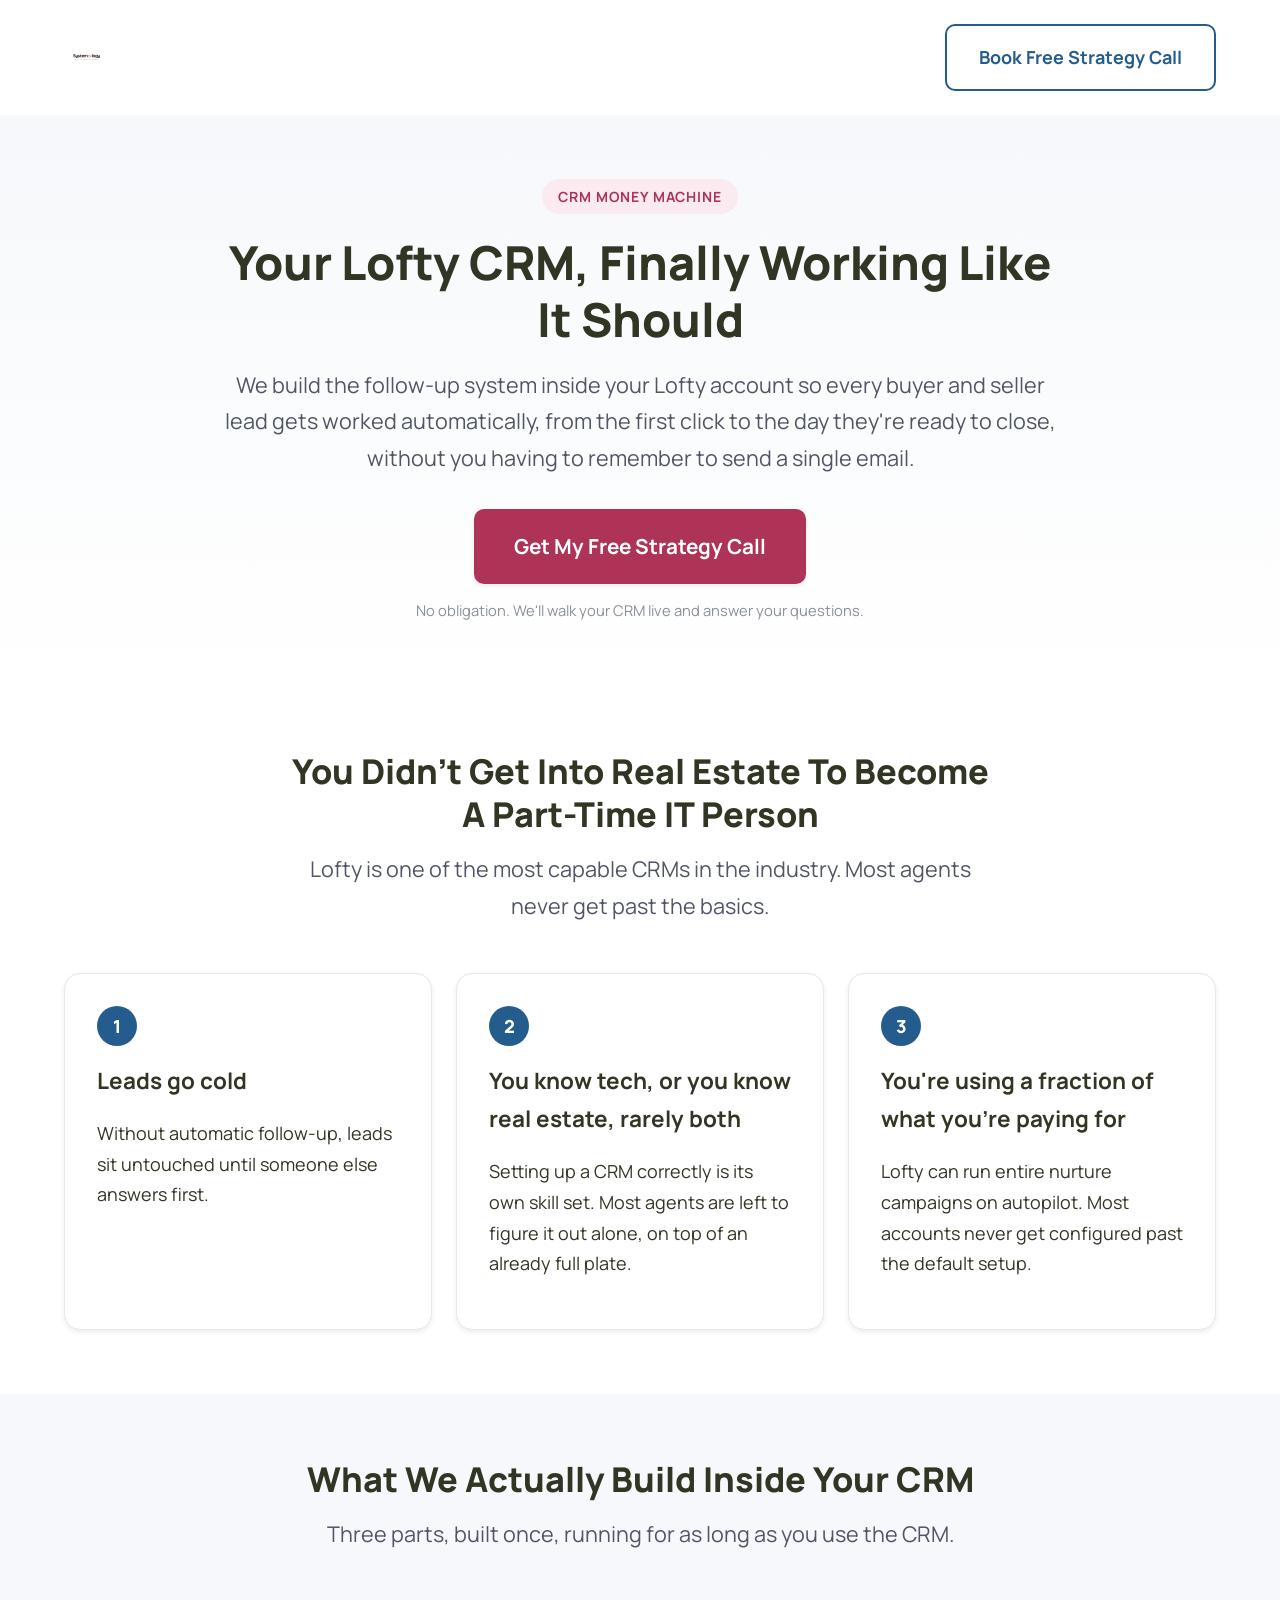
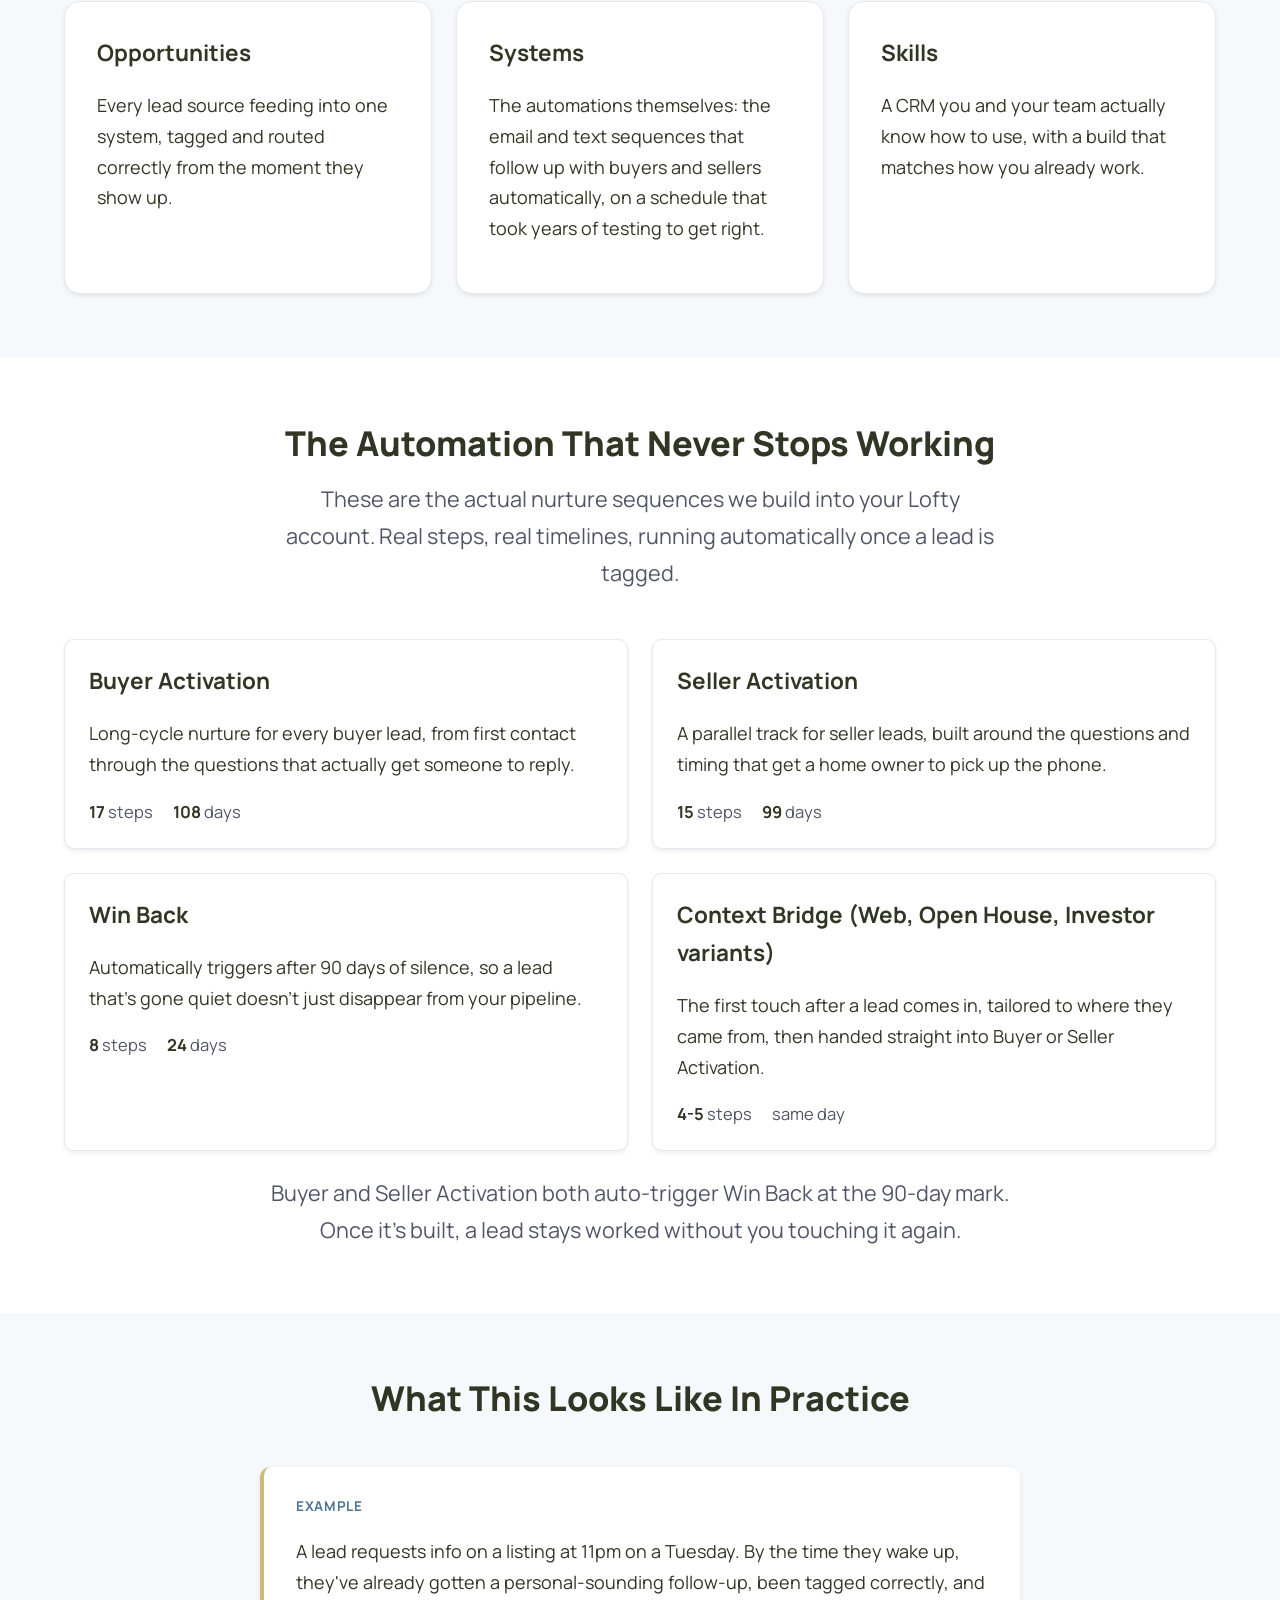
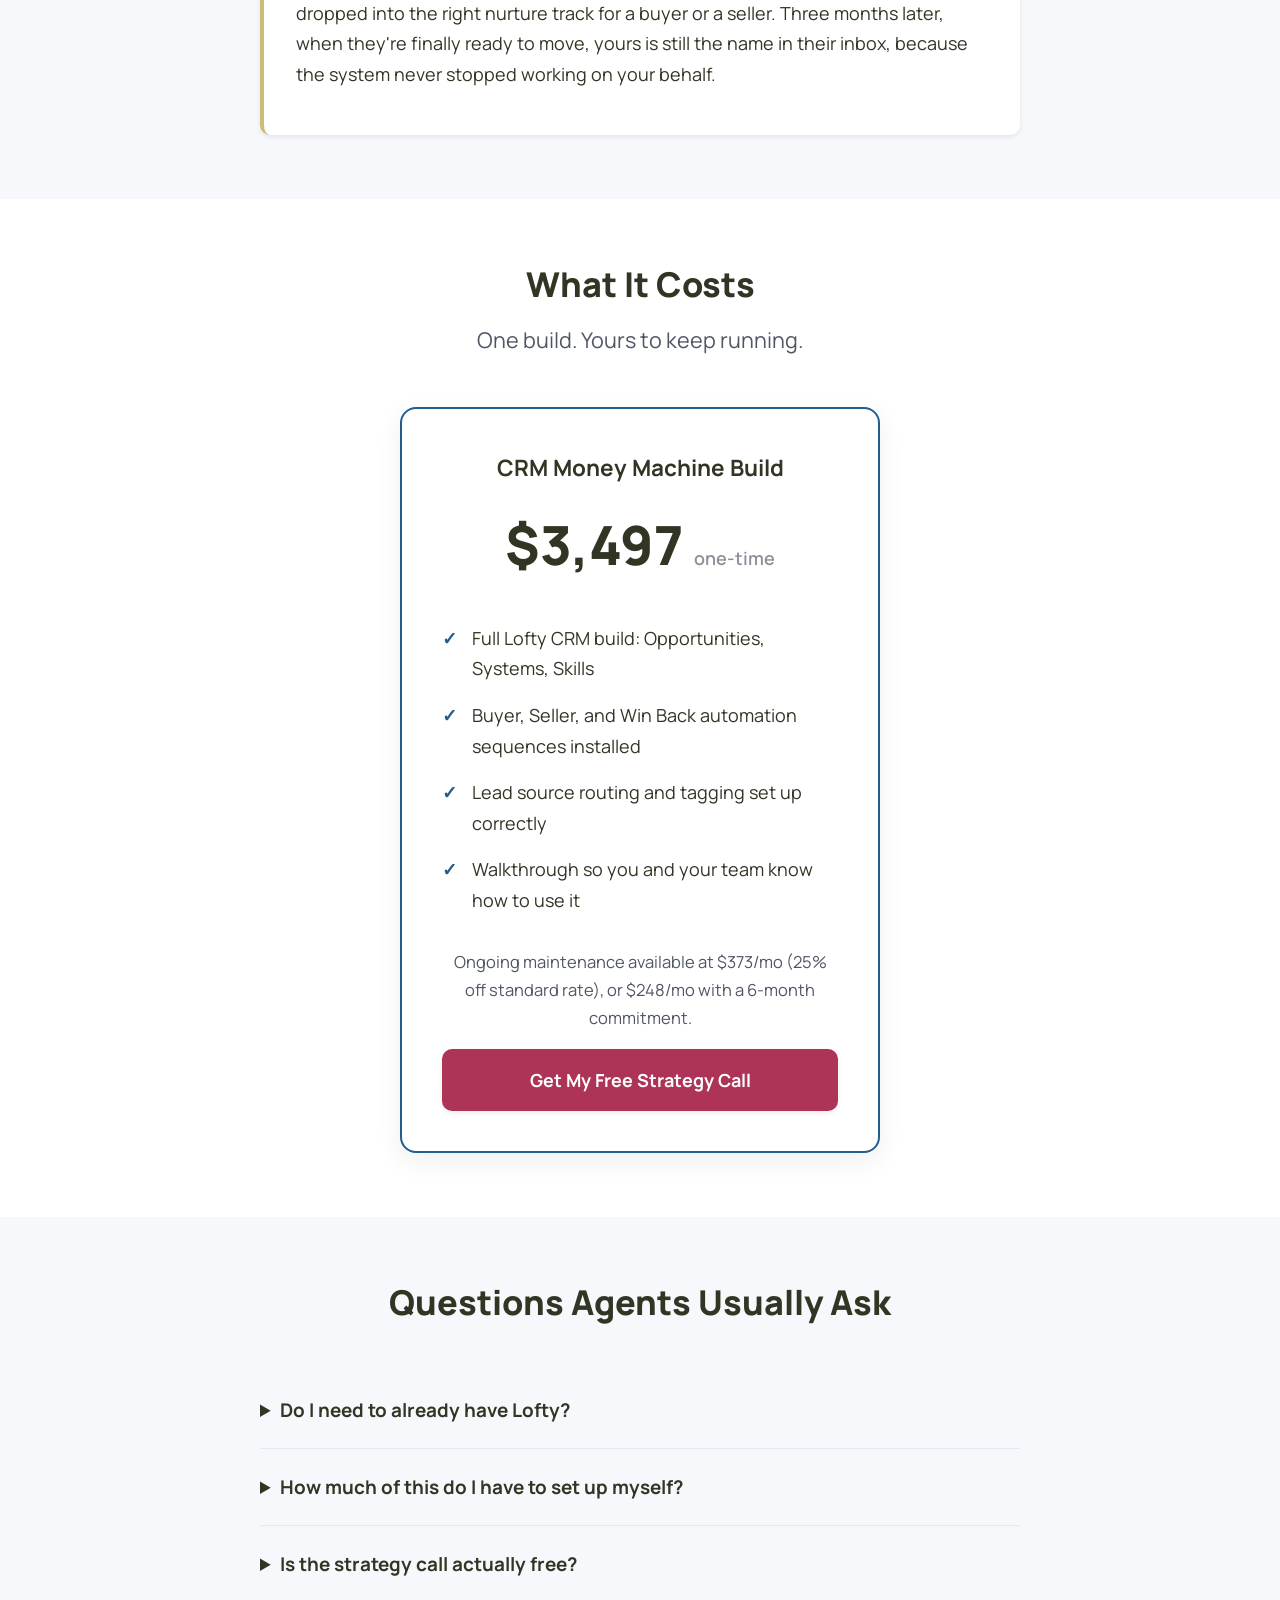
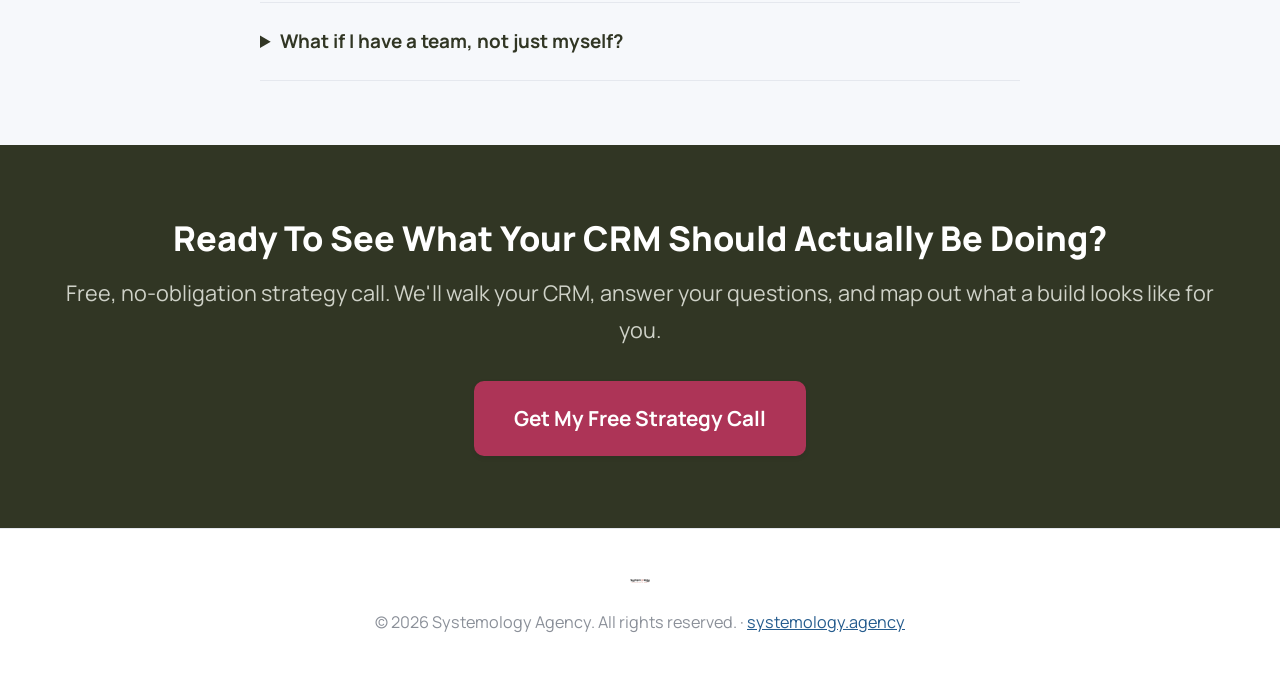
==== program.html @ e64d55ed "CRMMM funnel v1: optin page + program details page" ====
<!doctype html>
<html lang="en">
<head>
<meta charset="utf-8">
<meta name="viewport" content="width=device-width, initial-scale=1">
<title>CRM Money Machine | The Done-For-You Lofty Build for Real Estate Agents</title>
<meta name="description" content="A done-for-you system that turns your Lofty CRM into an automatic follow-up machine for every buyer and seller lead, built and set up for you. Book a free strategy call.">
<link rel="icon" type="image/x-icon" href="/favicon.ico">
<link rel="icon" type="image/png" sizes="32x32" href="/favicon-32x32.png">
<link rel="icon" type="image/png" sizes="16x16" href="/favicon-16x16.png">
<link rel="apple-touch-icon" href="/apple-touch-icon.png">
<link rel="manifest" href="/site.webmanifest">
<meta name="theme-color" content="#255c8e">
<link rel="stylesheet" href="/assets/style.css">
</head>
<body>

<header class="site-header">
  <div class="wrap">
    <div class="logo"><img src="/assets/systemology-logo-main.svg" alt="Systemology Agency"></div>
    <a class="btn btn-outline" href="https://bit.ly/47Qmnhn" target="_blank" rel="noopener noreferrer">Book Free Strategy Call</a>
  </div>
</header>

<section class="hero">
  <div class="wrap hero-inner">
    <span class="eyebrow">CRM Money Machine</span>
    <h1>Your Lofty CRM, Finally Working Like It Should</h1>
    <p class="subhead">We build the follow-up system inside your Lofty account so every buyer and seller lead gets worked automatically, from the first click to the day they're ready to close, without you having to remember to send a single email.</p>
    <a class="btn btn-primary btn-lg" href="https://bit.ly/47Qmnhn" target="_blank" rel="noopener noreferrer">Get My Free Strategy Call</a>
    <p class="form-note">No obligation. We'll walk your CRM live and answer your questions.</p>
  </div>
</section>

<section class="section">
  <div class="wrap">
    <div class="section-head">
      <h2>You Didn't Get Into Real Estate To Become A Part-Time IT Person</h2>
      <p class="subhead">Lofty is one of the most capable CRMs in the industry. Most agents never get past the basics.</p>
    </div>
    <div class="grid grid-3">
      <div class="card">
        <div class="num">1</div>
        <h3>Leads go cold</h3>
        <p>Without automatic follow-up, leads sit untouched until someone else answers first.</p>
      </div>
      <div class="card">
        <div class="num">2</div>
        <h3>You know tech, or you know real estate, rarely both</h3>
        <p>Setting up a CRM correctly is its own skill set. Most agents are left to figure it out alone, on top of an already full plate.</p>
      </div>
      <div class="card">
        <div class="num">3</div>
        <h3>You're using a fraction of what you're paying for</h3>
        <p>Lofty can run entire nurture campaigns on autopilot. Most accounts never get configured past the default setup.</p>
      </div>
    </div>
  </div>
</section>

<section class="section section-alt">
  <div class="wrap">
    <div class="section-head">
      <h2>What We Actually Build Inside Your CRM</h2>
      <p class="subhead">Three parts, built once, running for as long as you use the CRM.</p>
    </div>
    <div class="grid grid-3">
      <div class="card">
        <h3>Opportunities</h3>
        <p>Every lead source feeding into one system, tagged and routed correctly from the moment they show up.</p>
      </div>
      <div class="card">
        <h3>Systems</h3>
        <p>The automations themselves: the email and text sequences that follow up with buyers and sellers automatically, on a schedule that took years of testing to get right.</p>
      </div>
      <div class="card">
        <h3>Skills</h3>
        <p>A CRM you and your team actually know how to use, with a build that matches how you already work.</p>
      </div>
    </div>
  </div>
</section>

<section class="section">
  <div class="wrap">
    <div class="section-head">
      <h2>The Automation That Never Stops Working</h2>
      <p class="subhead">These are the actual nurture sequences we build into your Lofty account. Real steps, real timelines, running automatically once a lead is tagged.</p>
    </div>
    <div class="grid grid-2" style="margin-bottom:24px;">
      <div class="plan-card">
        <h3>Buyer Activation</h3>
        <p>Long-cycle nurture for every buyer lead, from first contact through the questions that actually get someone to reply.</p>
        <div class="plan-meta"><span><strong>17</strong> steps</span><span><strong>108</strong> days</span></div>
      </div>
      <div class="plan-card">
        <h3>Seller Activation</h3>
        <p>A parallel track for seller leads, built around the questions and timing that get a home owner to pick up the phone.</p>
        <div class="plan-meta"><span><strong>15</strong> steps</span><span><strong>99</strong> days</span></div>
      </div>
      <div class="plan-card">
        <h3>Win Back</h3>
        <p>Automatically triggers after 90 days of silence, so a lead that's gone quiet doesn't just disappear from your pipeline.</p>
        <div class="plan-meta"><span><strong>8</strong> steps</span><span><strong>24</strong> days</span></div>
      </div>
      <div class="plan-card">
        <h3>Context Bridge (Web, Open House, Investor variants)</h3>
        <p>The first touch after a lead comes in, tailored to where they came from, then handed straight into Buyer or Seller Activation.</p>
        <div class="plan-meta"><span><strong>4-5</strong> steps</span><span>same day</span></div>
      </div>
    </div>
    <p class="subhead" style="max-width:760px; margin:0 auto; text-align:center;">Buyer and Seller Activation both auto-trigger Win Back at the 90-day mark. Once it's built, a lead stays worked without you touching it again.</p>
  </div>
</section>

<section class="section section-alt">
  <div class="wrap">
    <div class="section-head">
      <h2>What This Looks Like In Practice</h2>
    </div>
    <div class="callout" style="max-width:760px; margin:0 auto;">
      <span class="tag">Example</span>
      <p>A lead requests info on a listing at 11pm on a Tuesday. By the time they wake up, they've already gotten a personal-sounding follow-up, been tagged correctly, and dropped into the right nurture track for a buyer or a seller. Three months later, when they're finally ready to move, yours is still the name in their inbox, because the system never stopped working on your behalf.</p>
    </div>
  </div>
</section>

<section class="section" id="pricing">
  <div class="wrap">
    <div class="section-head">
      <h2>What It Costs</h2>
      <p class="subhead">One build. Yours to keep running.</p>
    </div>
    <div class="price-card">
      <h3>CRM Money Machine Build</h3>
      <div class="price">$3,497 <small>one-time</small></div>
      <ul>
        <li>Full Lofty CRM build: Opportunities, Systems, Skills</li>
        <li>Buyer, Seller, and Win Back automation sequences installed</li>
        <li>Lead source routing and tagging set up correctly</li>
        <li>Walkthrough so you and your team know how to use it</li>
      </ul>
      <p style="font-size:.92rem; color:var(--text-secondary);">Ongoing maintenance available at $373/mo (25% off standard rate), or $248/mo with a 6-month commitment.</p>
      <a class="btn btn-primary btn-block" href="https://bit.ly/47Qmnhn" target="_blank" rel="noopener noreferrer">Get My Free Strategy Call</a>
    </div>
  </div>
</section>

<section class="section section-alt">
  <div class="wrap">
    <div class="section-head">
      <h2>Questions Agents Usually Ask</h2>
    </div>
    <div style="max-width:760px; margin:0 auto;">
      <details class="faq-item">
        <summary>Do I need to already have Lofty?</summary>
        <p>Yes, this build is done inside an existing Lofty CRM account. We'll cover the details on the strategy call if you're not on Lofty yet.</p>
      </details>
      <details class="faq-item">
        <summary>How much of this do I have to set up myself?</summary>
        <p>The build itself is done for you. On the call, we'll walk through what we need from you and how much time it actually takes on your end.</p>
      </details>
      <details class="faq-item">
        <summary>Is the strategy call actually free?</summary>
        <p>Yes. No obligation. We walk your current CRM, show you what's missing, and answer your questions. If it's a fit, we talk about next steps. If not, you walk away with a clearer picture of your own CRM either way.</p>
      </details>
      <details class="faq-item">
        <summary>What if I have a team, not just myself?</summary>
        <p>The build works for solo agents and teams. Team pricing is covered on the strategy call once we know your team size.</p>
      </details>
    </div>
  </div>
</section>

<section class="cta-band">
  <div class="wrap">
    <h2>Ready To See What Your CRM Should Actually Be Doing?</h2>
    <p class="subhead">Free, no-obligation strategy call. We'll walk your CRM, answer your questions, and map out what a build looks like for you.</p>
    <a class="btn btn-primary btn-lg" href="https://bit.ly/47Qmnhn" target="_blank" rel="noopener noreferrer">Get My Free Strategy Call</a>
  </div>
</section>

<footer class="site-footer">
  <div class="wrap">
    <img src="/assets/systemology-logo-main.svg" alt="Systemology Agency">
    <p>&copy; 2026 Systemology Agency. All rights reserved. &middot; <a href="https://systemology.agency" target="_blank" rel="noopener noreferrer">systemology.agency</a></p>
  </div>
</footer>

</body>
</html>
---- assets/style.css ----
/* CRMMM funnel — shared design system. Layout pattern inspired by lofty.com (1200px cap, soft shadows, rounded corners), Systemology brand colors. */

@import url('https://fonts.googleapis.com/css2?family=Manrope:wght@400;500;600;700;800&display=swap');

:root {
  --teal: #255c8e;
  --muted-blue: #4d7491;
  --crimson: #ad3457;
  --dark-olive: #313624;
  --gold: #cbbc79;

  --bg: #ffffff;
  --bg-soft: #f6f8fb;
  --text: #313624;
  --text-secondary: #515666;
  --text-muted: #8b9099;
  --border: #e5e8ee;

  --radius-sm: 6px;
  --radius-md: 10px;
  --radius-lg: 16px;
  --shadow-soft: 0 2px 5px rgba(0,0,0,.08);
  --shadow-card: 0 8px 24px rgba(49,54,36,.08);

  --container: 1200px;
}

* { box-sizing: border-box; }

html {
  font-size: 18px; /* Rule 153/AG */
}

body {
  margin: 0;
  font-family: 'Manrope', -apple-system, 'Segoe UI', Roboto, Helvetica, Arial, sans-serif;
  color: var(--text);
  background: var(--bg);
  line-height: 1.7; /* Rule 153/AG */
  -webkit-font-smoothing: antialiased;
}

img { max-width: 100%; display: block; }

.wrap {
  max-width: var(--container);
  margin: 0 auto;
  padding: 0 24px;
}

a { color: var(--teal); }

/* Header */
.site-header {
  padding: 24px 0;
}
.site-header .wrap {
  display: flex;
  align-items: center;
  justify-content: space-between;
}
.logo img { height: 34px; width: auto; }

/* Buttons */
.btn {
  display: inline-flex;
  align-items: center;
  justify-content: center;
  gap: 8px;
  padding: 16px 32px;
  border-radius: var(--radius-md);
  font-weight: 700;
  font-size: 1rem;
  text-decoration: none;
  border: none;
  cursor: pointer;
  transition: transform .12s ease, box-shadow .12s ease, background .12s ease;
}
.btn-primary {
  background: var(--crimson);
  color: #fff;
  box-shadow: var(--shadow-soft);
}
.btn-primary:hover { background: #942a49; transform: translateY(-1px); box-shadow: var(--shadow-card); }
.btn-outline {
  background: transparent;
  color: var(--teal);
  border: 2px solid var(--teal);
}
.btn-outline:hover { background: var(--teal); color: #fff; }
.btn-lg { padding: 20px 40px; font-size: 1.15rem; }
.btn-block { width: 100%; }

/* Hero */
.hero {
  padding: 64px 0 48px;
  background: linear-gradient(180deg, var(--bg-soft) 0%, #ffffff 100%);
}
.hero-inner {
  max-width: 880px;
  margin: 0 auto;
  text-align: center;
}
.eyebrow {
  display: inline-block;
  font-size: .78rem;
  font-weight: 700;
  letter-spacing: .06em;
  text-transform: uppercase;
  color: var(--crimson);
  background: #fbeaf0;
  border-radius: 999px;
  padding: 6px 16px;
  margin-bottom: 20px;
}
h1 {
  font-size: 2.6rem;
  line-height: 1.2;
  font-weight: 800;
  margin: 0 0 20px;
  color: var(--dark-olive);
}
h2 {
  font-size: 1.9rem;
  line-height: 1.25;
  font-weight: 800;
  color: var(--dark-olive);
  margin: 0 0 16px;
}
h3 {
  font-size: 1.25rem;
  font-weight: 700;
  color: var(--dark-olive);
  margin: 0 0 10px;
}
.subhead {
  font-size: 1.2rem;
  color: var(--text-secondary);
  margin: 0 0 32px;
}
.section-head {
  text-align: center;
  max-width: 720px;
  margin: 0 auto 48px;
}

/* Video block */
.video-shell {
  position: relative;
  max-width: 860px;
  margin: 0 auto 28px;
  border-radius: var(--radius-lg);
  overflow: hidden;
  box-shadow: var(--shadow-card);
  aspect-ratio: 16/9;
  background: linear-gradient(135deg, var(--teal), var(--dark-olive));
  cursor: pointer;
}
.video-shell img { width: 100%; height: 100%; object-fit: cover; opacity: .55; }
.play-btn {
  position: absolute;
  top: 50%; left: 50%;
  transform: translate(-50%, -50%);
  width: 84px; height: 84px;
  border-radius: 50%;
  background: rgba(255,255,255,.95);
  display: flex; align-items: center; justify-content: center;
  box-shadow: 0 6px 20px rgba(0,0,0,.3);
}
.play-btn::after {
  content: '';
  border-style: solid;
  border-width: 14px 0 14px 22px;
  border-color: transparent transparent transparent var(--crimson);
  margin-left: 6px;
}
.video-shell .caption {
  position: absolute; bottom: 20px; left: 0; right: 0;
  text-align: center; color: #fff; font-weight: 600;
}

/* Sections */
.section { padding: 64px 0; }
.section-alt { background: var(--bg-soft); }

/* Cards / grid */
.grid {
  display: grid;
  gap: 24px;
}
.grid-3 { grid-template-columns: repeat(3, 1fr); }
.grid-2 { grid-template-columns: repeat(2, 1fr); }
@media (max-width: 860px) {
  .grid-3, .grid-2 { grid-template-columns: 1fr; }
}
.card {
  background: #fff;
  border: 1px solid var(--border);
  border-radius: var(--radius-lg);
  padding: 32px;
  box-shadow: var(--shadow-soft);
}
.card .num {
  display: inline-flex;
  align-items: center;
  justify-content: center;
  width: 40px; height: 40px;
  border-radius: 50%;
  background: var(--teal);
  color: #fff;
  font-weight: 800;
  margin-bottom: 16px;
}

/* Automation strip */
.plan-card {
  background: #fff;
  border: 1px solid var(--border);
  border-radius: var(--radius-md);
  padding: 22px 24px;
  box-shadow: var(--shadow-soft);
}
.plan-card .plan-meta {
  display: flex;
  gap: 20px;
  margin-top: 10px;
  font-size: .92rem;
  color: var(--text-secondary);
}
.plan-card .plan-meta strong { color: var(--dark-olive); }

/* Illustrative example callout */
.callout {
  background: #fff;
  border-left: 4px solid var(--gold);
  border-radius: var(--radius-md);
  padding: 28px 32px;
  box-shadow: var(--shadow-soft);
}
.callout .tag {
  font-size: .75rem;
  font-weight: 700;
  letter-spacing: .05em;
  text-transform: uppercase;
  color: var(--muted-blue);
  margin-bottom: 10px;
  display: block;
}

/* Pricing */
.price-card {
  background: #fff;
  border: 2px solid var(--teal);
  border-radius: var(--radius-lg);
  padding: 40px;
  text-align: center;
  box-shadow: var(--shadow-card);
  max-width: 480px;
  margin: 0 auto;
}
.price-card .price {
  font-size: 3rem;
  font-weight: 800;
  color: var(--dark-olive);
  margin: 12px 0;
}
.price-card .price small {
  font-size: 1rem;
  font-weight: 600;
  color: var(--text-muted);
}
.price-card ul {
  text-align: left;
  padding-left: 0;
  list-style: none;
  margin: 24px 0;
}
.price-card li {
  padding: 8px 0 8px 30px;
  position: relative;
}
.price-card li::before {
  content: '✓';
  position: absolute; left: 0;
  color: var(--teal);
  font-weight: 800;
}

/* FAQ */
.faq-item {
  border-bottom: 1px solid var(--border);
  padding: 22px 0;
}
.faq-item summary {
  font-weight: 700;
  cursor: pointer;
  font-size: 1.05rem;
  color: var(--dark-olive);
}
.faq-item p { color: var(--text-secondary); margin: 12px 0 0; }

/* Final CTA */
.cta-band {
  background: var(--dark-olive);
  color: #fff;
  padding: 72px 0;
  text-align: center;
}
.cta-band h2 { color: #fff; }
.cta-band .subhead { color: #cfd2c8; }

/* Footer */
.site-footer {
  padding: 40px 0;
  border-top: 1px solid var(--border);
  text-align: center;
  color: var(--text-muted);
  font-size: .9rem;
}
.site-footer img { height: 24px; margin: 0 auto 12px; }

/* Modal (optin popup) */
.modal-overlay {
  position: fixed; inset: 0;
  background: rgba(49,54,36,.55);
  display: none;
  align-items: center; justify-content: center;
  padding: 20px;
  z-index: 100;
}
.modal-overlay.open { display: flex; }
.modal {
  background: #fff;
  border-radius: var(--radius-lg);
  max-width: 480px;
  width: 100%;
  padding: 40px;
  position: relative;
  box-shadow: 0 20px 60px rgba(0,0,0,.3);
}
.modal-close {
  position: absolute; top: 16px; right: 16px;
  width: 32px; height: 32px;
  border-radius: 50%;
  border: none;
  background: var(--bg-soft);
  font-size: 1.1rem;
  cursor: pointer;
  color: var(--text-secondary);
}
.field { margin-bottom: 16px; }
.field label {
  display: block;
  font-weight: 600;
  font-size: .9rem;
  margin-bottom: 6px;
  color: var(--text);
}
.field input {
  width: 100%;
  padding: 14px 16px;
  border: 1px solid var(--border);
  border-radius: var(--radius-sm);
  font-size: 1rem;
  font-family: inherit;
}
.field input:focus { outline: 2px solid var(--teal); outline-offset: 1px; }
.form-note { font-size: .82rem; color: var(--text-muted); margin-top: 14px; text-align: center; }

@media (max-width: 640px) {
  h1 { font-size: 2rem; }
  h2 { font-size: 1.5rem; }
  .section { padding: 44px 0; }
  .hero { padding: 44px 0 32px; }
}
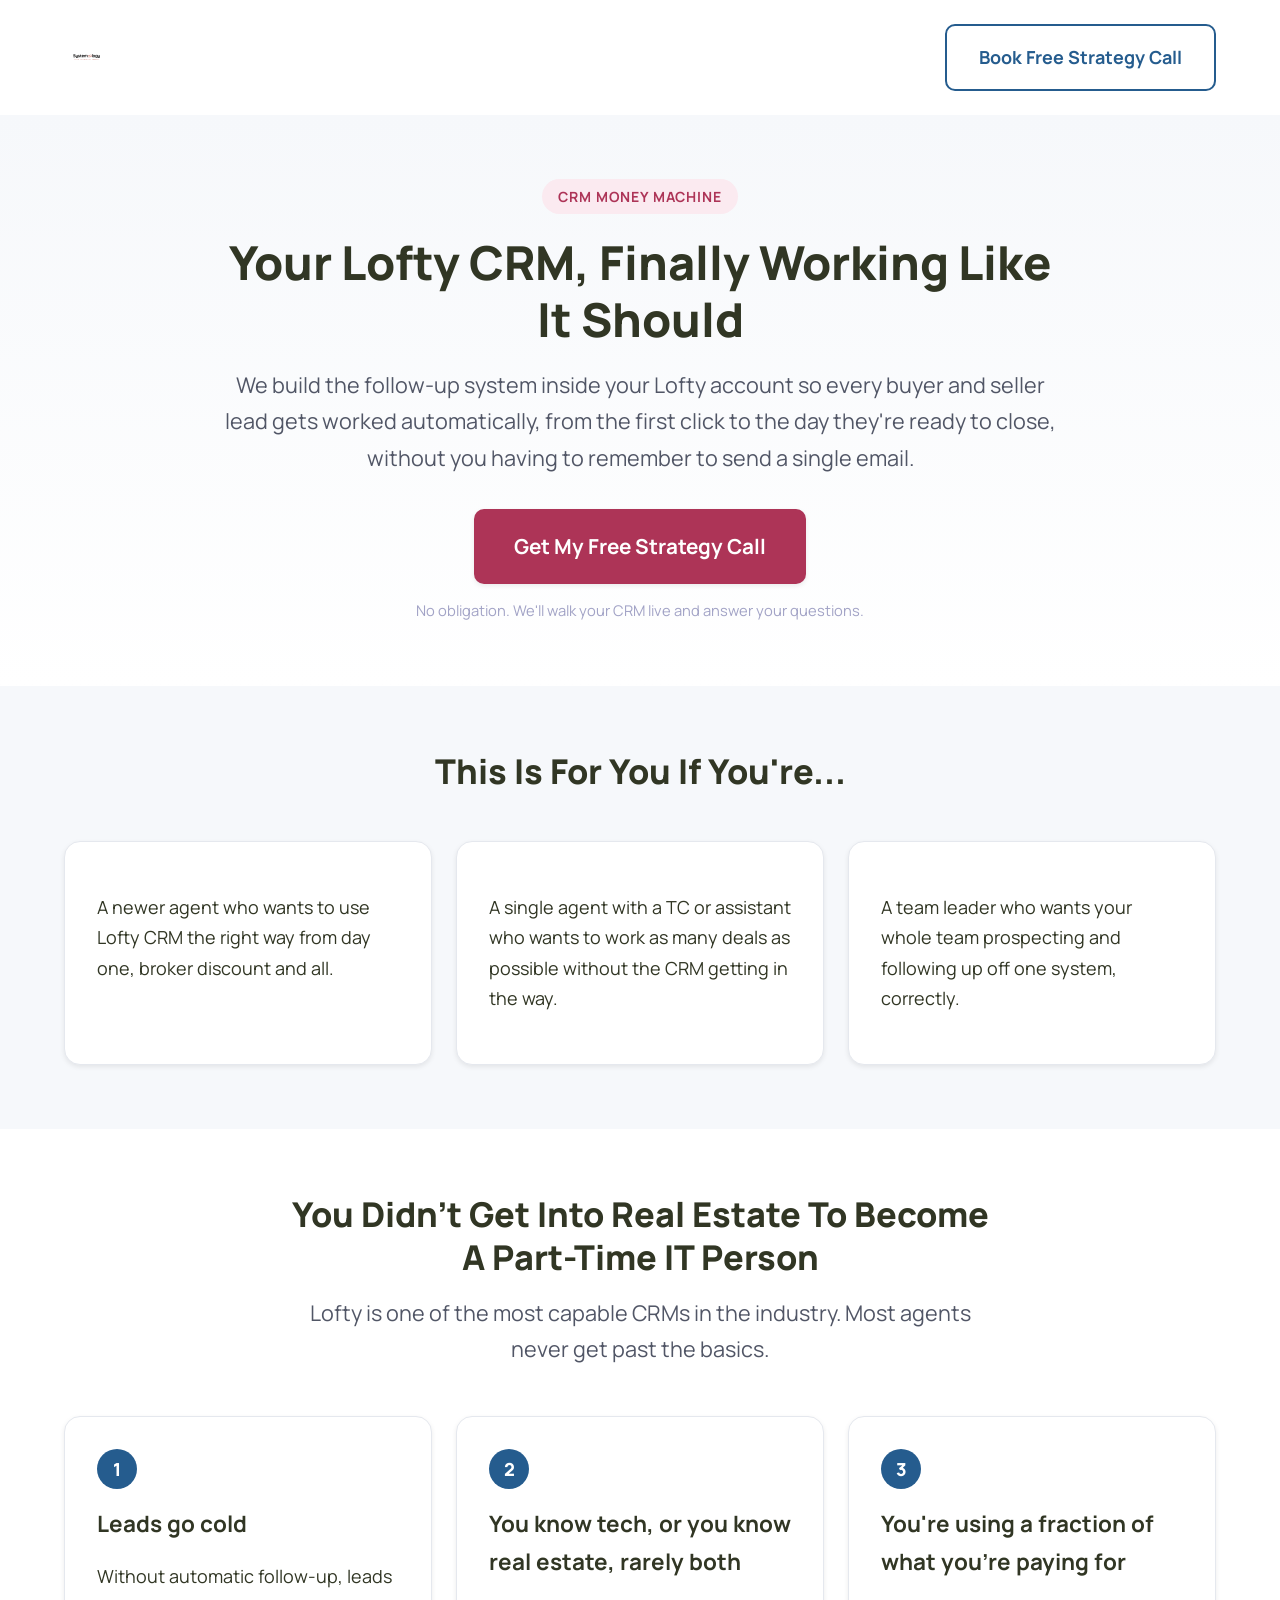
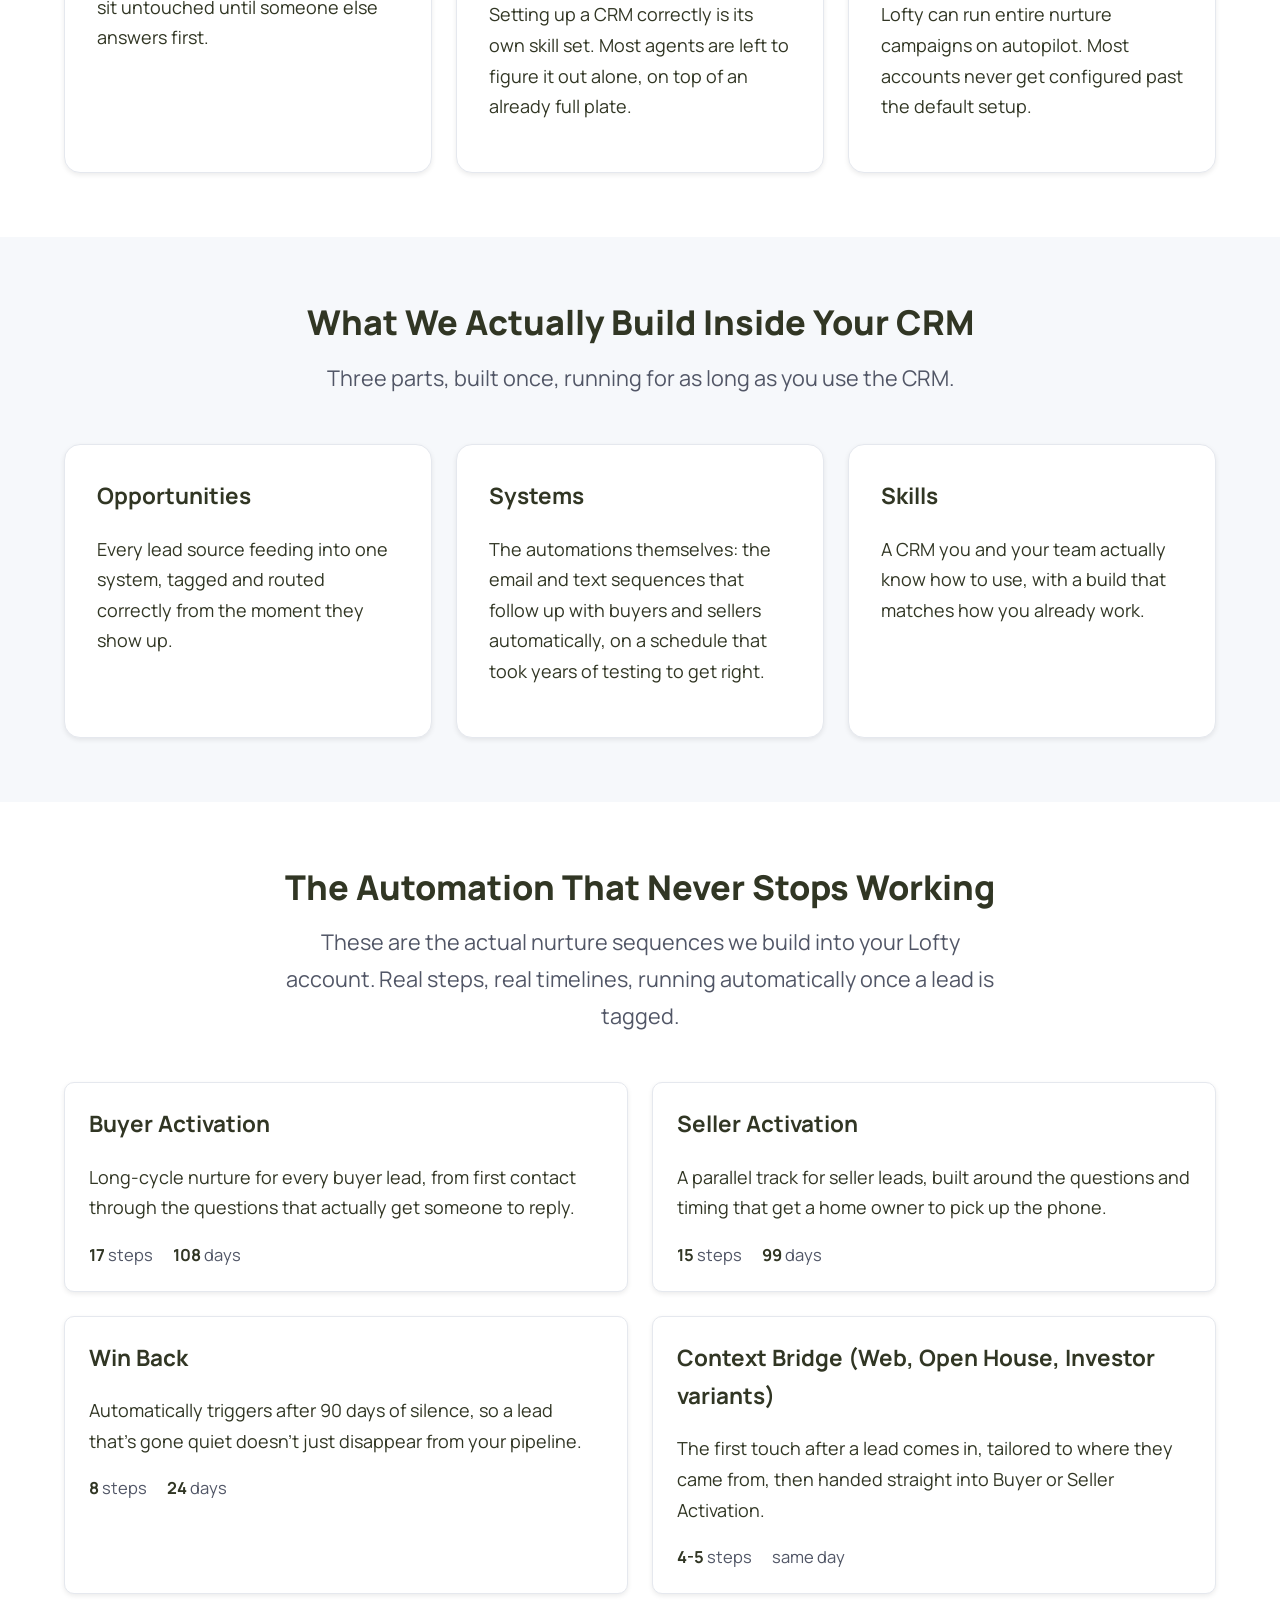
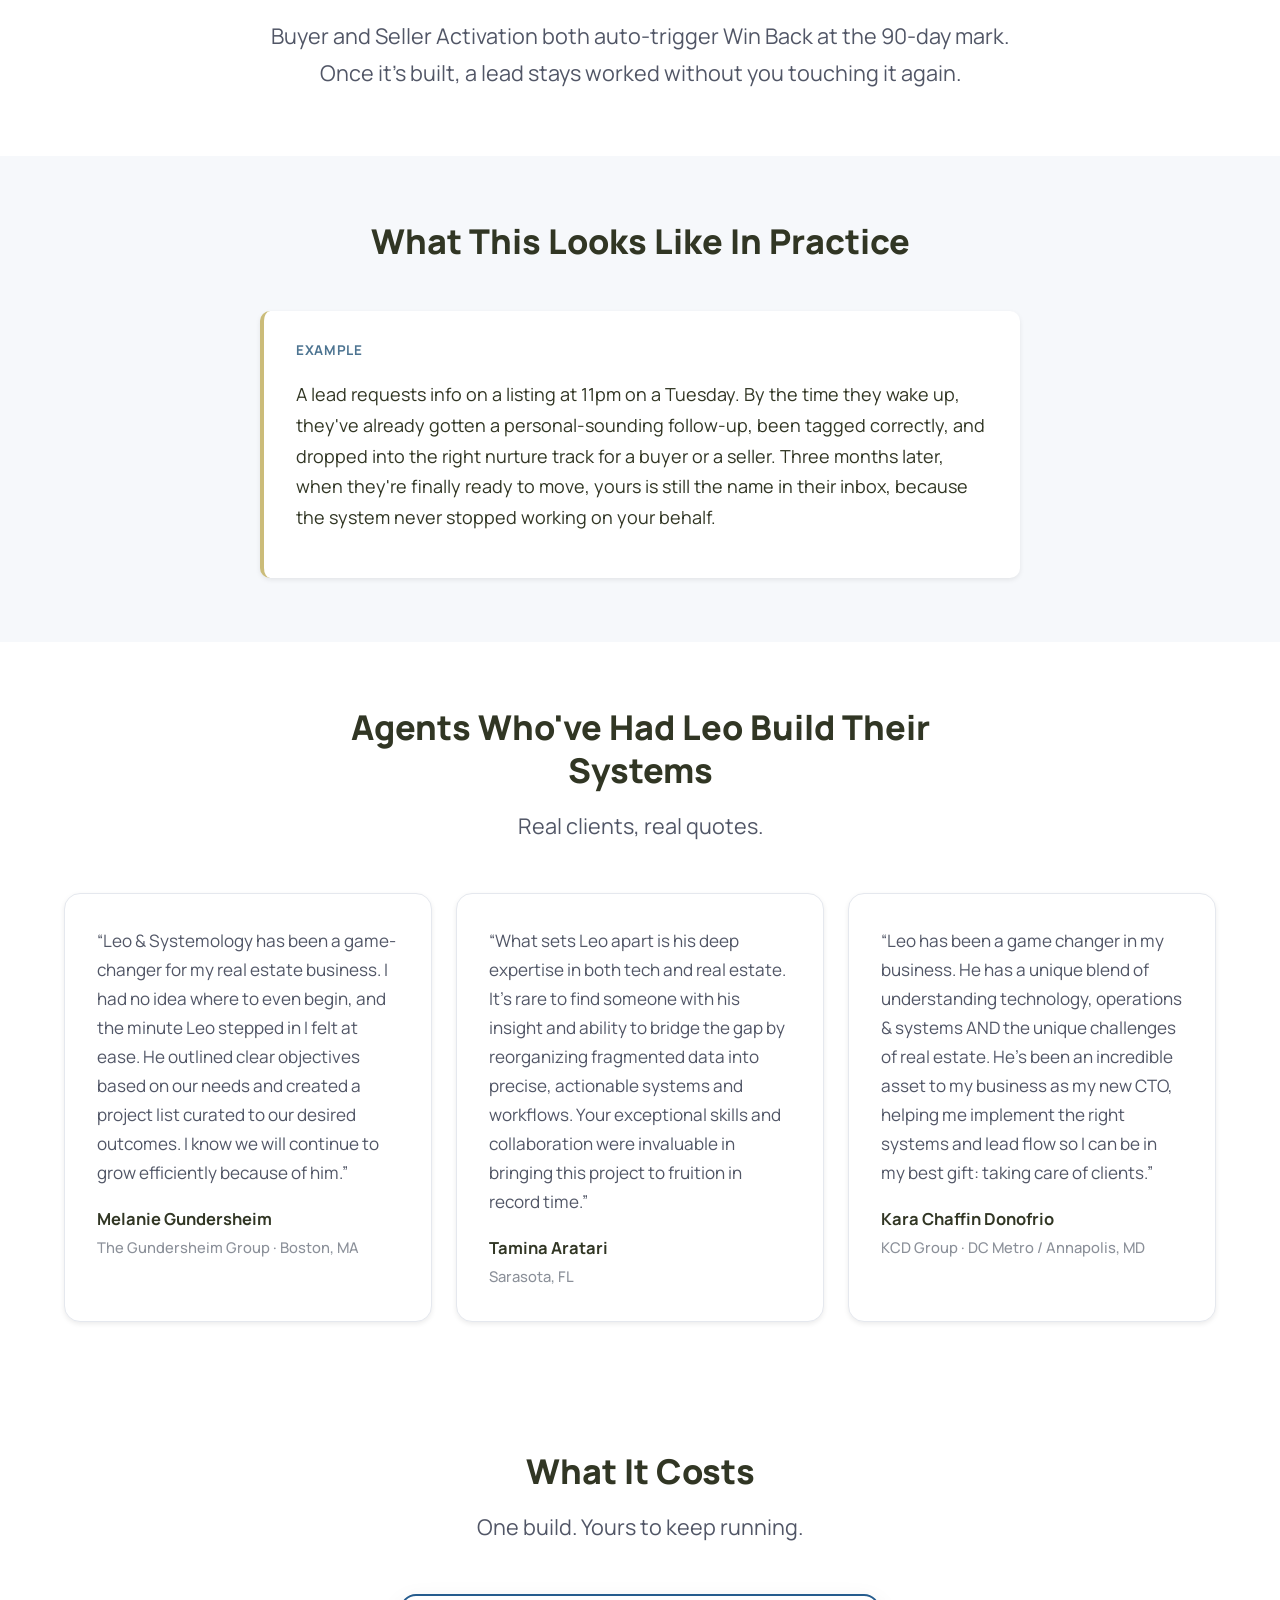
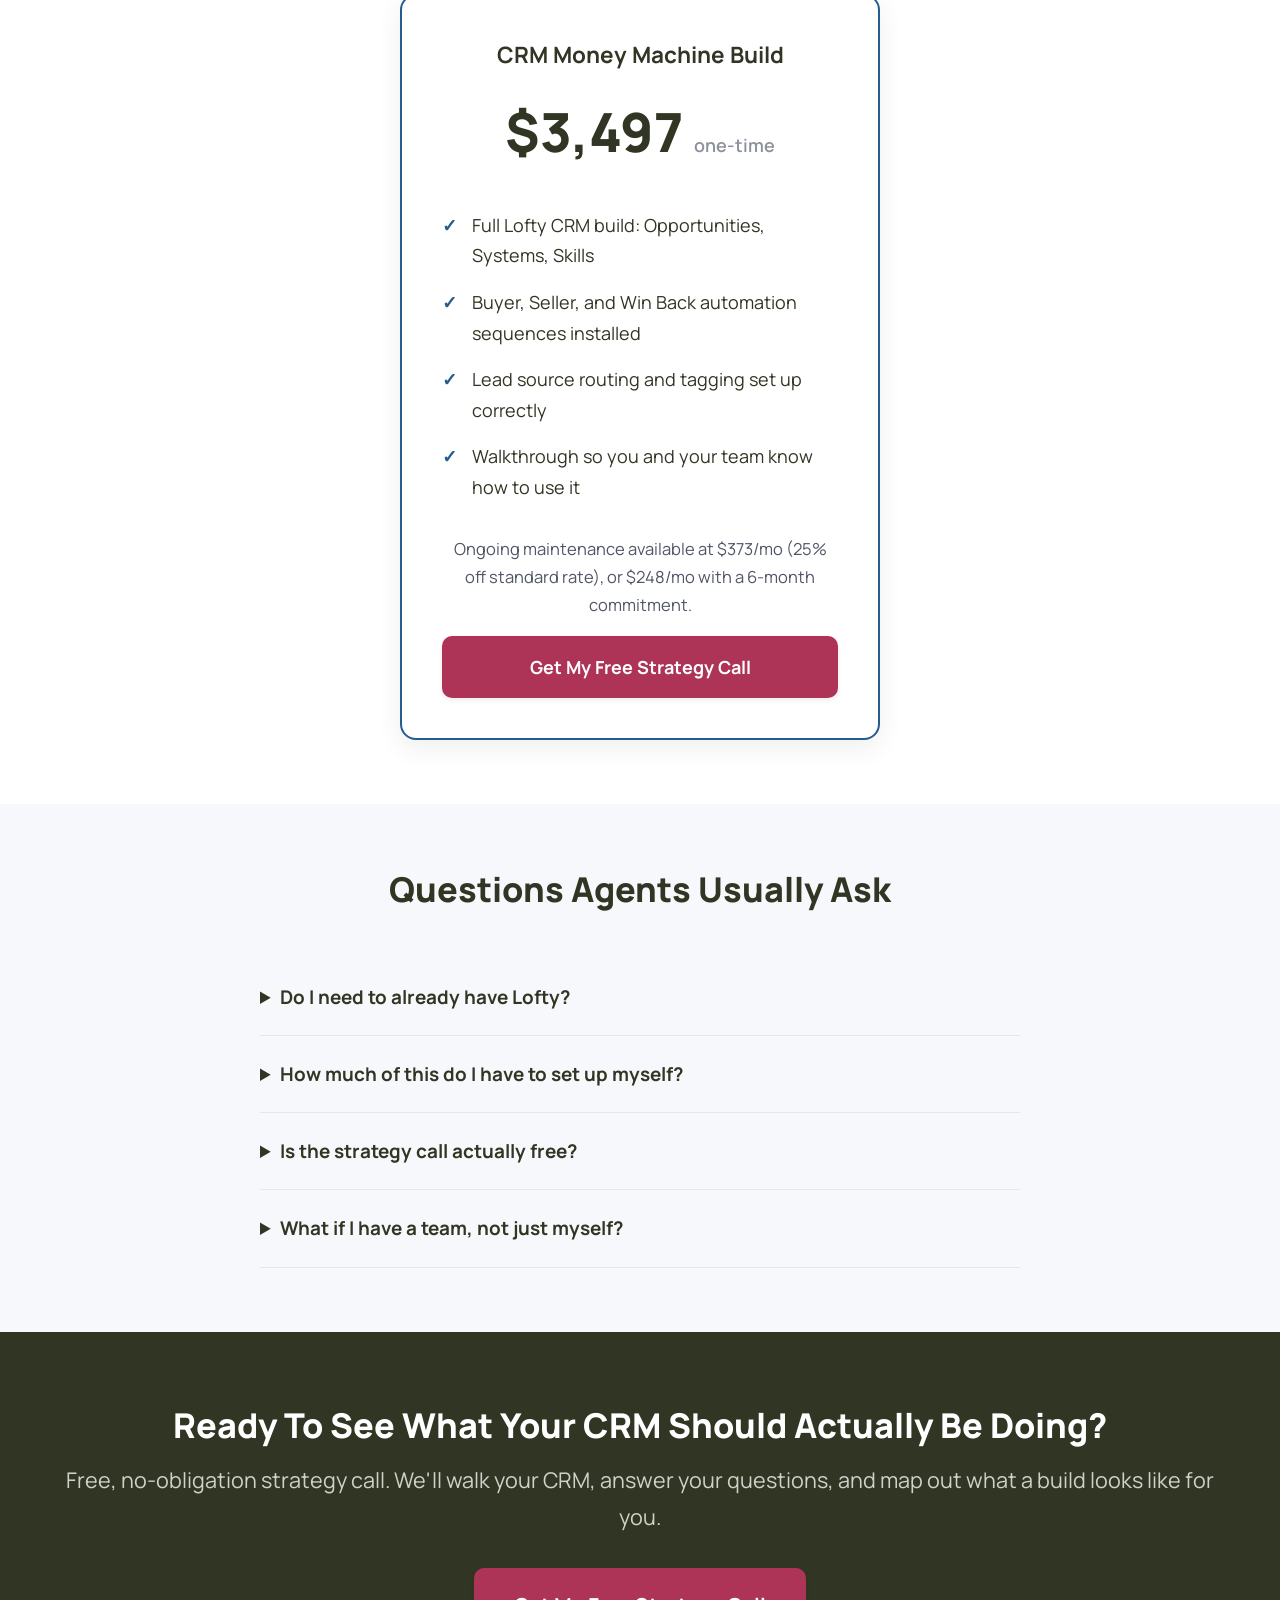
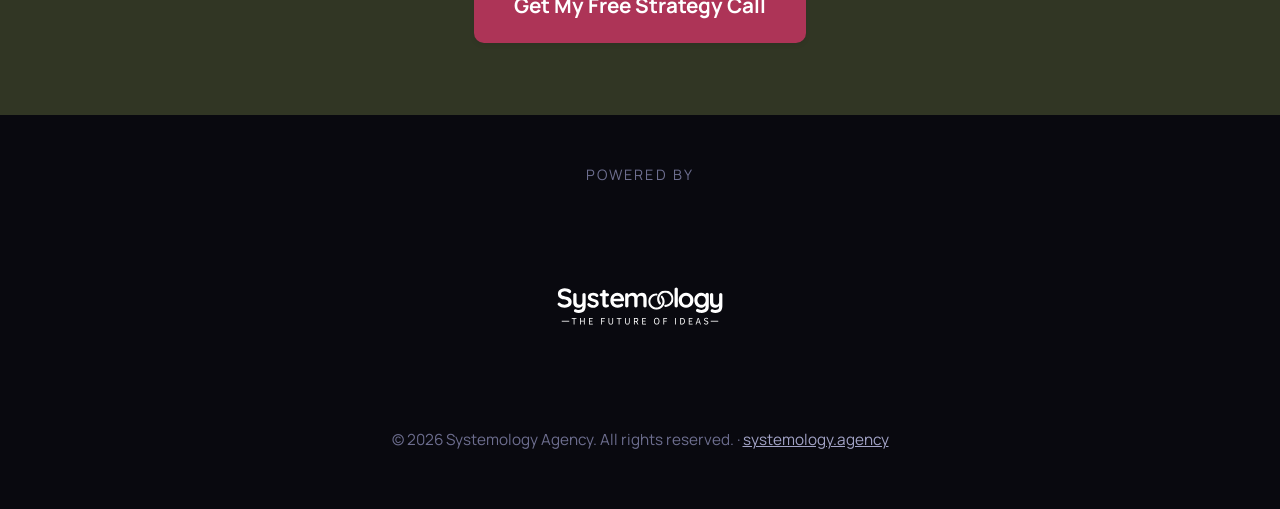
==== commit 84e7178f: "Add real client testimonials, ICP qualifier section, DoW-Pro-style footer Pulled real named testimon" ====
--- a/program.html
+++ b/program.html
@@ -32,6 +32,25 @@
   </div>
 </section>
 
+<section class="section section-alt" style="padding-top:64px;">
+  <div class="wrap">
+    <div class="section-head">
+      <h2>This Is For You If You're...</h2>
+    </div>
+    <div class="grid grid-3">
+      <div class="card">
+        <p>A newer agent who wants to use Lofty CRM the right way from day one, broker discount and all.</p>
+      </div>
+      <div class="card">
+        <p>A single agent with a TC or assistant who wants to work as many deals as possible without the CRM getting in the way.</p>
+      </div>
+      <div class="card">
+        <p>A team leader who wants your whole team prospecting and following up off one system, correctly.</p>
+      </div>
+    </div>
+  </div>
+</section>
+
 <section class="section">
   <div class="wrap">
     <div class="section-head">
@@ -121,6 +140,29 @@
     <div class="callout" style="max-width:760px; margin:0 auto;">
       <span class="tag">Example</span>
       <p>A lead requests info on a listing at 11pm on a Tuesday. By the time they wake up, they've already gotten a personal-sounding follow-up, been tagged correctly, and dropped into the right nurture track for a buyer or a seller. Three months later, when they're finally ready to move, yours is still the name in their inbox, because the system never stopped working on your behalf.</p>
+    </div>
+  </div>
+</section>
+
+<section class="section" id="stories">
+  <div class="wrap">
+    <div class="section-head">
+      <h2>Agents Who've Had Leo Build Their Systems</h2>
+      <p class="subhead">Real clients, real quotes.</p>
+    </div>
+    <div class="grid grid-3">
+      <div class="card testimonial-card">
+        <p>&ldquo;Leo & Systemology has been a game-changer for my real estate business. I had no idea where to even begin, and the minute Leo stepped in I felt at ease. He outlined clear objectives based on our needs and created a project list curated to our desired outcomes. I know we will continue to grow efficiently because of him.&rdquo;</p>
+        <div class="testimonial-attr">Melanie Gundersheim<span>The Gundersheim Group &middot; Boston, MA</span></div>
+      </div>
+      <div class="card testimonial-card">
+        <p>&ldquo;What sets Leo apart is his deep expertise in both tech and real estate. It's rare to find someone with his insight and ability to bridge the gap by reorganizing fragmented data into precise, actionable systems and workflows. Your exceptional skills and collaboration were invaluable in bringing this project to fruition in record time.&rdquo;</p>
+        <div class="testimonial-attr">Tamina Aratari<span>Sarasota, FL</span></div>
+      </div>
+      <div class="card testimonial-card">
+        <p>&ldquo;Leo has been a game changer in my business. He has a unique blend of understanding technology, operations & systems AND the unique challenges of real estate. He's been an incredible asset to my business as my new CTO, helping me implement the right systems and lead flow so I can be in my best gift: taking care of clients.&rdquo;</p>
+        <div class="testimonial-attr">Kara Chaffin Donofrio<span>KCD Group &middot; DC Metro / Annapolis, MD</span></div>
+      </div>
     </div>
   </div>
 </section>
@@ -182,7 +224,8 @@
 
 <footer class="site-footer">
   <div class="wrap">
-    <img src="/assets/systemology-logo-main.svg" alt="Systemology Agency">
+    <div class="powered-by">Powered by</div>
+    <img class="brand-logo" src="/assets/systemology-logo-white.svg" alt="Systemology Agency">
     <p>&copy; 2026 Systemology Agency. All rights reserved. &middot; <a href="https://systemology.agency" target="_blank" rel="noopener noreferrer">systemology.agency</a></p>
   </div>
 </footer>
--- a/assets/style.css
+++ b/assets/style.css
@@ -212,6 +212,25 @@
   margin-bottom: 16px;
 }
 
+/* Testimonials */
+.testimonial-card p {
+  color: var(--text-secondary);
+  font-size: .95rem;
+  margin: 0 0 18px;
+}
+.testimonial-attr {
+  font-weight: 700;
+  color: var(--dark-olive);
+  font-size: .92rem;
+}
+.testimonial-attr span {
+  display: block;
+  font-weight: 500;
+  color: var(--text-muted);
+  font-size: .82rem;
+  margin-top: 2px;
+}
+
 /* Automation strip */
 .plan-card {
   background: #fff;
@@ -309,20 +328,37 @@
 .cta-band h2 { color: #fff; }
 .cta-band .subhead { color: #cfd2c8; }
 
-/* Footer */
+/* Footer — dark "powered by" band, matches Deal of the Week Pro footer */
 .site-footer {
-  padding: 40px 0;
-  border-top: 1px solid var(--border);
+  background: #09090f;
+  padding: 48px 0 56px;
   text-align: center;
-  color: var(--text-muted);
-  font-size: .9rem;
-}
-.site-footer img { height: 24px; margin: 0 auto 12px; }
-
-/* Modal (optin popup) */
+}
+.site-footer .powered-by {
+  font-family: 'Manrope', sans-serif;
+  font-size: .8rem;
+  letter-spacing: .14em;
+  text-transform: uppercase;
+  color: #6d6e8f;
+  margin-bottom: 14px;
+}
+.site-footer .brand-logo {
+  width: min(280px, 70vw);
+  height: auto;
+  margin: 0 auto 16px;
+}
+.site-footer p {
+  color: #6d6e8f;
+  font-size: .85rem;
+  margin: 0;
+}
+.site-footer a { color: #a2a3c6; }
+
+/* Modal (optin popup) — dark card, matches Deal of the Week Pro gate pattern */
 .modal-overlay {
   position: fixed; inset: 0;
-  background: rgba(49,54,36,.55);
+  background: rgba(9,9,15,.82);
+  backdrop-filter: blur(4px);
   display: none;
   align-items: center; justify-content: center;
   padding: 20px;
@@ -330,42 +366,59 @@
 }
 .modal-overlay.open { display: flex; }
 .modal {
-  background: #fff;
-  border-radius: var(--radius-lg);
-  max-width: 480px;
+  background: #13141f;
+  border: 1px solid #36375a;
+  border-radius: 14px;
+  max-width: 440px;
   width: 100%;
-  padding: 40px;
+  padding: 32px 30px;
   position: relative;
-  box-shadow: 0 20px 60px rgba(0,0,0,.3);
+  box-shadow: 0 24px 64px rgba(0,0,0,.5);
+}
+.modal h3 {
+  font-family: Georgia, 'Times New Roman', Times, serif;
+  color: #f2f2fc;
+  font-size: 1.5rem;
+  margin-bottom: 8px;
+}
+.modal .subhead {
+  color: #abacc8;
+  font-size: 1rem;
+  margin-bottom: 20px;
 }
 .modal-close {
-  position: absolute; top: 16px; right: 16px;
-  width: 32px; height: 32px;
-  border-radius: 50%;
+  position: absolute; top: 18px; right: 20px;
+  width: auto; height: auto;
+  border-radius: 0;
   border: none;
-  background: var(--bg-soft);
-  font-size: 1.1rem;
+  background: none;
+  font-size: 1.4rem;
+  line-height: 1;
   cursor: pointer;
-  color: var(--text-secondary);
+  color: #abacc8;
 }
 .field { margin-bottom: 16px; }
 .field label {
   display: block;
-  font-weight: 600;
-  font-size: .9rem;
+  font-weight: 400;
+  font-size: .82rem;
   margin-bottom: 6px;
-  color: var(--text);
+  color: #a2a3c6;
 }
 .field input {
   width: 100%;
-  padding: 14px 16px;
-  border: 1px solid var(--border);
-  border-radius: var(--radius-sm);
+  padding: 14px;
+  border: 1px solid #36375a;
+  border-radius: 8px;
   font-size: 1rem;
   font-family: inherit;
-}
-.field input:focus { outline: 2px solid var(--teal); outline-offset: 1px; }
-.form-note { font-size: .82rem; color: var(--text-muted); margin-top: 14px; text-align: center; }
+  background: #1b1c2c;
+  color: #f2f2fc;
+}
+.field input::placeholder { color: #6d6e8f; }
+.field input:focus { outline: none; border-color: var(--crimson); }
+.form-note { font-size: .82rem; color: #a2a3c6; margin-top: 14px; text-align: center; }
+.modal .form-note { margin-top: 14px; }
 
 @media (max-width: 640px) {
   h1 { font-size: 2rem; }
